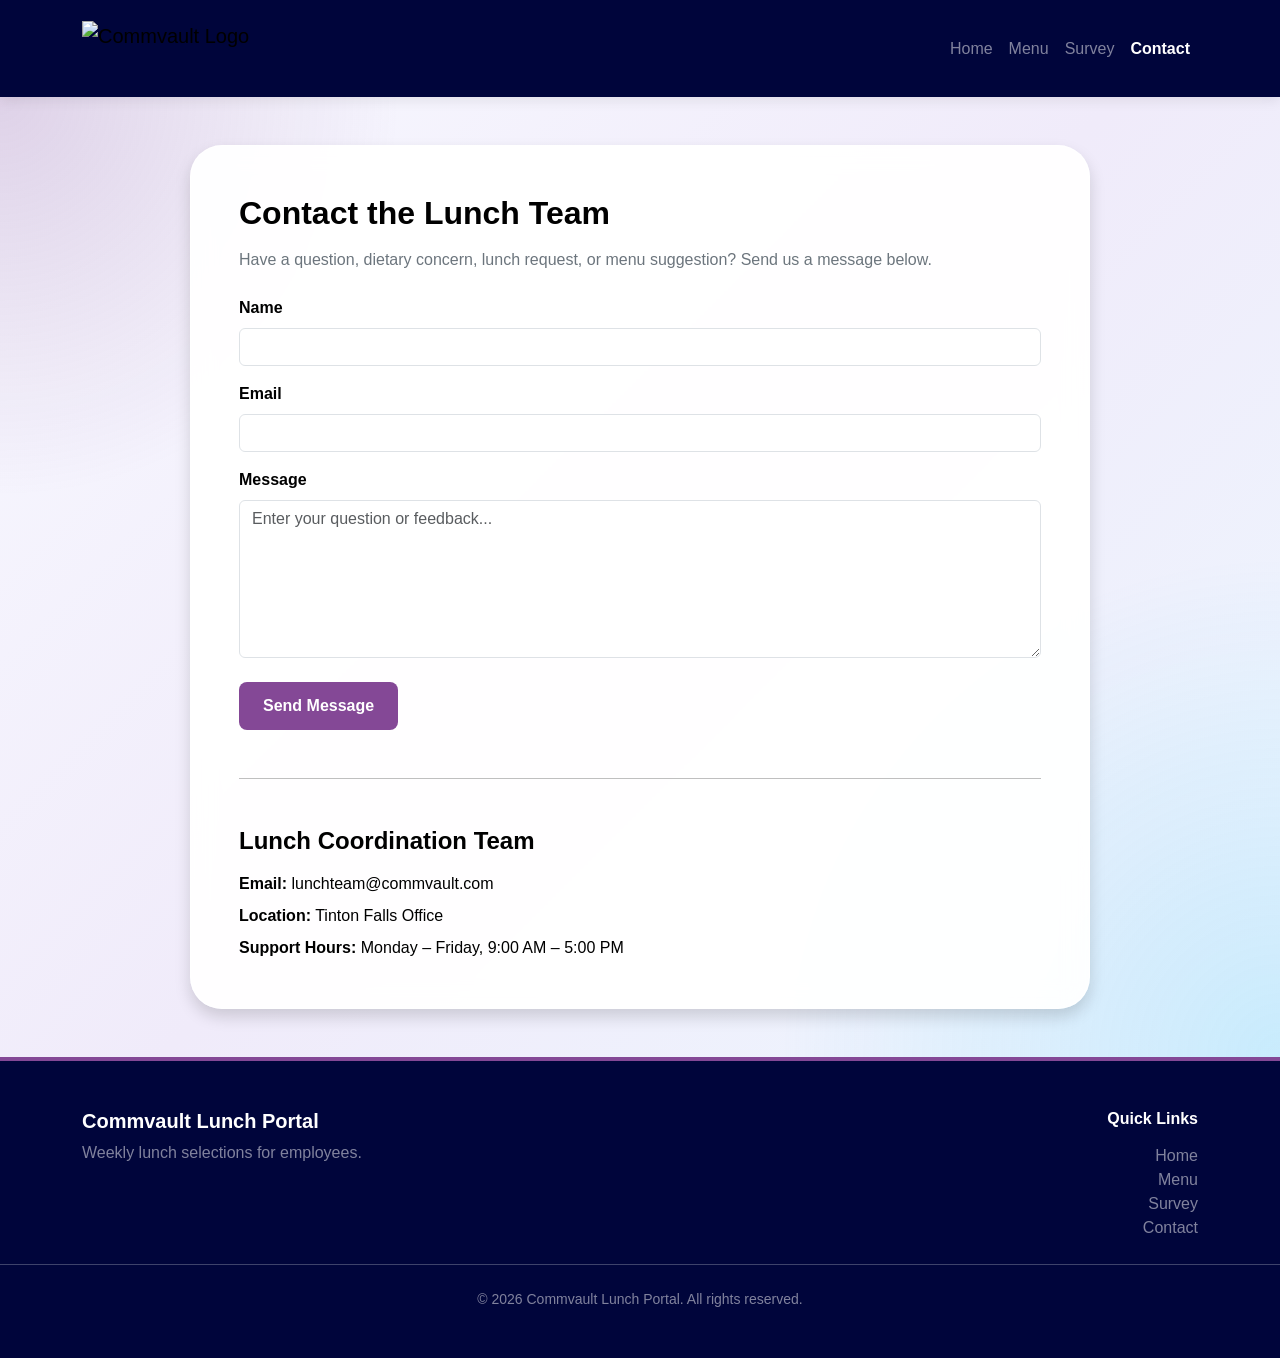
==== contact.html @ 0e0c5910 "webstie update" ====
<!DOCTYPE html>
<html lang="en">


<head>


    <meta charset="UTF-8">
    <meta name="viewport" content="width=device-width, initial-scale=1.0">


    <title>Commvault Lunch Portal | Contact</title>


    <link href="https://cdn.jsdelivr.net/npm/bootstrap@5.3.2/dist/css/bootstrap.min.css"
          rel="stylesheet">


    <link rel="stylesheet" href="styles.css">


</head>


<body>
<!-- NAVBAR -->


  <nav class="navbar navbar-expand-lg custom-navbar py-3">


    <div class="container">


        <a class="navbar-brand" href="index.html">


            <img src="images/images/commvault-logo.svg"
                 alt="Commvault Logo"
                 class="navbar-logo">


        </a>


        <button class="navbar-toggler"
                type="button"
                data-bs-toggle="collapse"
                data-bs-target="#navbarNav">


           <span class="text-dark fw-bold fs-4">
    ☰
</span>




        </button>


        <div class="collapse navbar-collapse"
             id="navbarNav">


            <div class="navbar-nav ms-auto">


                <a class="nav-link text-white-50"
                   href="index.html">
                    Home
                </a>


                <a class="nav-link text-white-50"
                   href="menu.html">
                    Menu
                </a>


                <a class="nav-link text-white-50"
                   href="survey.html">
                    Survey
                </a>


                <a class="nav-link active-link "
                   href="contact.html">
                    Contact
                </a>


            </div>


        </div>


    </div>


</nav>


    <!-- CONTACT SECTION -->


    <section class="survey-section py-5">


        <div class="container">


            <div class="survey-card-wrapper mx-auto bg-white p-5 shadow"
                 style="max-width: 900px;">


                <h2 class="fw-bold mb-3">
                    Contact the Lunch Team
                </h2>


                <p class="text-secondary mb-4">
                    Have a question, dietary concern, lunch request, or menu suggestion?
                    Send us a message below.
                </p>


                <form id="contactForm">


                    <div class="mb-3">


                        <label class="form-label fw-bold">
                            Name
                        </label>


                        <input type="text"
                               class="form-control"
                               required>


                    </div>


                    <div class="mb-3">


                        <label class="form-label fw-bold">
                            Email
                        </label>


                        <input type="email"
                               class="form-control"
                               required>


                    </div>


                    <div class="mb-4">


                        <label class="form-label fw-bold">
                            Message
                        </label>


                        <textarea class="form-control"
                                  rows="6"
                                  placeholder="Enter your question or feedback..."
                                  required></textarea>


                    </div>


                    <button type="submit"
                            class="btn btn-primary-action px-4">


                        Send Message


                    </button>


                </form>


                <hr class="my-5">


                <h4 class="fw-bold mb-3">
                    Lunch Coordination Team
                </h4>


                <p class="mb-2">
                    <strong>Email:</strong>
                    lunchteam@commvault.com
                </p>


                <p class="mb-2">
                    <strong>Location:</strong>
                    Tinton Falls Office
                </p>


                <p class="mb-0">
                    <strong>Support Hours:</strong>
                    Monday – Friday, 9:00 AM – 5:00 PM
                </p>


            </div>


        </div>


    </section>


    <!-- SUCCESS MODAL -->


    <div class="modal fade"
         id="contactSuccessModal"
         tabindex="-1"
         aria-hidden="true">


        <div class="modal-dialog modal-dialog-centered">


            <div class="modal-content text-center p-4">


                <div class="modal-body">


                    <h3 class="fw-bold mb-3">
                        Message Sent!
                    </h3>


                    <p>
                        Thank you for contacting the lunch team.
                        We will review your message shortly.
                    </p>


                    <button class="btn btn-primary-action"
                            data-bs-dismiss="modal">


                        Close


                    </button>


                </div>


            </div>


        </div>


    </div>


    <!-- FOOTER -->


  <!-- FOOTER -->


    <footer class="custom-footer py-5 text-white">


        <div class="container">


            <div class="row">


                <div class="col-md-6">


                    <h5 class="fw-bold">
                        Commvault Lunch Portal
                    </h5>


                    <p class="text-white-50">
                        Weekly lunch selections for employees.
                    </p>


                </div>


                <div class="col-md-6 text-md-end">


                    <h6 class="fw-bold mb-3">
                        Quick Links
                    </h6>


                    <a href="index.html"
                       class="text-white-50 text-decoration-none d-block">
                        Home
                    </a>


                    <a href="menu.html"
                       class="text-white-50 text-decoration-none d-block">
                        Menu
                    </a>


                    <a href="survey.html"
                       class="text-white-50 text-decoration-none d-block">
                        Survey
                    </a>


                    <a href="contact.html"
                       class="text-white-50 text-decoration-none d-block">
                        Contact
                    </a>


                </div>


            </div>


        </div>
<hr class="border-light opacity-25 my-4">


<div class="text-center text-white-50 small">


    © 2026 Commvault Lunch Portal. All rights reserved.


</div>
    </footer>


    <script src="https://cdn.jsdelivr.net/npm/bootstrap@5.3.2/dist/js/bootstrap.bundle.min.js"></script>


    <script src="script.js"></script>


</body>


</html>
---- styles.css ----
/* ==========================================================
   COMMVAULT LUNCH PORTAL DESIGN SYSTEM
========================================================== */

:root {

    /* Brand Colors */

    --midnight: #00053B;
    --crocus: #844896;
    --hover-state: #4F2B5A;

    /* Neutrals */

    --white: #FFFFFF;
    --fog: #EAEAEA;
    --black: #000000;
    --dark-gray: #333333;
    --light-gray: #777777;

    /* Accent Colors */

    --rose: #EA2C63;
    --grass: #40B42E;
    --water: #36BBF4;
    --sun: #EEC901;

    /* Shadows */

    --shadow-sm: 0 4px 12px rgba(0,0,0,.08);
    --shadow-md: 0 10px 25px rgba(0,0,0,.12);
    --shadow-lg: 0 15px 40px rgba(0,0,0,.16);

    /* Radius */

    --radius-sm: 8px;
    --radius-md: 16px;
    --radius-lg: 24px;

    /* Transitions */

    --transition: 0.3s ease;
}

/* ==========================================================
   GLOBAL
========================================================== */

*{
    margin:0;
    padding:0;
    box-sizing:border-box;
}

html{
    scroll-behavior:smooth;
}

body{
    font-family:"Segoe UI",sans-serif;
    background:var(--white);
    color:var(--black);
}

/* ==========================================================
   NAVBAR
========================================================== */

.custom-navbar{
    background:var(--midnight);
    box-shadow:var(--shadow-sm);
}
.navbar-toggler{

    border:1px solid rgba(255,255,255,.25);

    background:white;
}

.navbar-toggler:focus{

    box-shadow:none;
}

.logo-box{
    width:24px;
    height:24px;
    border-radius:4px;
    display:inline-block;
    background:var(--crocus);
}

.nav-link{
    transition:var(--transition);
}

.nav-link:hover{
    color:var(--white) !important;
}

.active-link{
    color:var(--white) !important;
    font-weight:600;
}

.btn-contact{
    background:var(--rose);
    border:none;
    border-radius:var(--radius-sm);
}

.btn-contact:hover{
    background:#c31f52;
    color:var(--white);
}
.navbar-logo{
    height:55px;
    width:auto;
    display:block;
}

/* ==========================================================
   HERO SECTION
========================================================== */

.hero-section{
    background:var(--fog);
    padding:80px 0;
}

.hero-card{
    background:var(--white);
    max-width:1200px;
    border-radius:var(--radius-lg);
    box-shadow:var(--shadow-lg);
    padding:50px;
}

.hero-image{
    width:100%;
    max-height:400px;
    object-fit:cover;
    border-radius:var(--radius-lg);
    box-shadow:var(--shadow-md);
}

.btn-dark-action{
    background:var(--midnight);
    color:var(--white);
    border:none;
    border-radius:var(--radius-sm);
    transition:var(--transition);
}

.btn-dark-action:hover{
    background:var(--crocus);
    color:var(--white);
}

.max-w-sm{
    max-width:500px;
}

/* ==========================================================
   MODAL
========================================================== */

.modal-content{
    border-radius:var(--radius-lg);
    box-shadow:var(--shadow-lg);
}

.btn-primary-action{
    background:var(--crocus);
    color:var(--white);
    border:none;
    border-radius:var(--radius-sm);
    transition:var(--transition);
}

.btn-primary-action:hover{
    background:var(--hover-state);
    color:var(--white);
}

.btn-outline-custom{
    background:var(--white);
    border:2px solid var(--fog);
    color:var(--black);
}

.btn-check:checked + .btn-outline-custom{
    background:var(--crocus);
    border-color:var(--crocus);
    color:var(--white);
}

/* ==========================================================
   MENU PAGE
========================================================== */

.menu-card-custom{
    background:var(--white);
    color:var(--black);
    border-radius:var(--radius-md);
    box-shadow:var(--shadow-sm);
    transition:var(--transition);
}

.menu-card-custom:hover{
    transform:translateY(-5px);
    box-shadow:var(--shadow-md);
}

.img-mock-box{
    width:70px;
    height:70px;
    border-radius:12px;
    background:var(--fog);
    display:flex;
    align-items:center;
    justify-content:center;
    margin:auto;
}

.img-mock-box img{
    width:100%;
    height:100%;
    object-fit:cover;
    border-radius:12px;
}

.btn-survey-link{
    background:var(--crocus);
    color:var(--white);
    text-decoration:none;
    transition:var(--transition);
}

.btn-survey-link:hover{
    background:var(--hover-state);
    color:var(--white);
}

#menuDateRange{
    color:var(--light-gray);
}

/* ==========================================================
   SURVEY PAGE
========================================================== */

.survey-section{

    min-height:100vh;

    background:
        radial-gradient(
            circle at top left,
            rgba(132,72,150,.22),
            transparent 400px
        ),

        radial-gradient(
            circle at bottom right,
            rgba(54,187,244,.20),
            transparent 500px
        ),

        linear-gradient(
            135deg,
            #f8f9ff,
            #f0ebfa,
            #edf7ff
        );

    padding:80px 0;
}

.survey-card-wrapper{

    max-width:1000px;

    margin:auto;

    background:rgba(255,255,255,.95) !important;

    border-radius:32px;

    border:1px solid rgba(255,255,255,.75);

    box-shadow:
        0 25px 70px rgba(0,0,0,.12);

    backdrop-filter:blur(12px);
}
.survey-question{

    background:white;

    padding:25px;

    border-radius:20px;

    margin-bottom:25px;

    box-shadow:
        0 8px 20px rgba(0,0,0,.05);

    border-left:6px solid var(--crocus);
}

.survey-item label{
    line-height:1.5;
}

.form-check-input:checked{
    background-color:var(--crocus);
    border-color:var(--crocus);
}

.btn-submit-survey{
    background:var(--grass);
    border:none;
    border-radius:var(--radius-sm);
    transition:var(--transition);
}

.btn-submit-survey:hover{
    background:#2f8e21;
}

/* ==========================================================
   SUCCESS MODAL
========================================================== */

#successModal .modal-content{
    background:var(--fog);
}

#successModal .btn-link{
    transition:var(--transition);
}

#successModal .btn-link:hover{
    background:var(--white);
}

/* ==========================================================
   FOOTER
========================================================== */

.custom-footer{
    background:var(--midnight);
}

.custom-footer a{
    transition:var(--transition);
}

.custom-footer a:hover{
    color:var(--white) !important;
}

.custom-footer .logo-box{
    background:var(--white);
}

/* ==========================================================
   UTILITIES
========================================================== */

.tracking-tight{
    letter-spacing:-0.5px;
}

.tracking-wide{
    letter-spacing:1px;
}

.italic{
    font-style:italic;
}

/* ==========================================================
   RESPONSIVE
========================================================== */

@media (max-width: 992px){

    .hero-card{
        padding:30px;
        text-align:center;
    }

    .hero-image{
        margin-top:25px;
    }

}

@media (max-width: 768px){

    .navbar-nav{
        flex-direction:column !important;
        gap:10px !important;
        margin-top:15px;
    }

    .hero-card{
        padding:25px;
    }

    .survey-card-wrapper{
        padding:25px !important;
    }

}

/* ==========================================================
   HERO IMPROVEMENTS
========================================================== */

.hero-section{

    background:
        linear-gradient(
            135deg,
            #f8f9ff,
            #eee7fa
        );

    padding:90px 0;
}

.hero-card{

    background:rgba(255,255,255,.95);

    border-radius:32px;

    border:1px solid rgba(255,255,255,.6);

    box-shadow:
        0 20px 50px rgba(0,0,0,.12);
}

/* ==========================================================
   FEATURES SECTION
========================================================== */

.features-section{

    padding:90px 0;

    background:
        radial-gradient(
            circle at top right,
            rgba(132,72,150,.08),
            transparent 350px
        ),
        #faf8fd;
}

.section-tag{

    color:var(--crocus);

    font-weight:700;

    letter-spacing:2px;

    font-size:.85rem;

    margin-bottom:10px;
}

.feature-link{

    text-decoration:none;
    color:inherit;
}

.feature-image{

    width:180px;

    max-width:100%;

    height:auto;

    display:block;

    margin:0 auto 20px;

    transition:var(--transition);
}

.feature-menu,
.feature-survey,
.feature-card{

    min-height:380px;

    border-radius:24px !important;

    overflow:hidden;

    transition:all .3s ease;

    cursor:pointer;
}

.feature-menu{

    border-top:8px solid var(--water);
}

.feature-survey{

    border-top:8px solid var(--grass);
}

.feature-card{

    border-top:8px solid var(--sun);
}

.feature-menu:hover,
.feature-survey:hover,
.feature-card:hover{

    transform:translateY(-10px);

    box-shadow:
        0 20px 45px rgba(0,0,0,.15);
}

.feature-menu:hover .feature-image,
.feature-survey:hover .feature-image,
.feature-card:hover .feature-image{

    transform:scale(1.05);
}

/* ==========================================================
   BUTTONS
========================================================== */

.btn-primary-action,
.btn-dark-action{

    padding:12px 28px;

    font-weight:600;
}

/* ==========================================================
   FOOTER IMPROVEMENTS
========================================================== */

.custom-footer{

    background:var(--midnight);

    border-top:4px solid var(--crocus);
}
/* ==========================================================
   MENU PAGE ENHANCEMENTS
========================================================== */

.menu-hero{

    background:
        linear-gradient(
            rgba(0,5,59,.75),
            rgba(0,5,59,.75)
        ),
        url("menu-hero.jpg");

    background-size:cover;
    background-position:center;

    padding:140px 0;
}

.hero-overlay{

    color:white;

    text-shadow:
        0 2px 10px rgba(0,0,0,.5);
}

.hero-pill{

    background:rgba(255,255,255,.18);

    border:1px solid rgba(255,255,255,.25);

    padding:12px 24px;

    border-radius:999px;

    backdrop-filter:blur(12px);

    box-shadow:
        0 10px 25px rgba(0,0,0,.2);

    font-weight:600;
}

.food-ticker{

    overflow:hidden;

    background:white;

    padding:18px 0;

    border-top:1px solid #eee;

    border-bottom:1px solid #eee;
}

.ticker-track{

    display:flex;

    gap:50px;

    white-space:nowrap;

    animation:foodScroll 25s linear infinite;
}

.ticker-track span{

    color:var(--crocus);

    font-weight:600;
}

@keyframes foodScroll {

    from{
        transform:translateX(0);
    }

    to{
        transform:translateX(-50%);
    }
}

.menu-icon{

    font-size:2rem;

    margin-bottom:10px;
}

.menu-card-custom{

    border-radius:22px !important;

    transition:.3s ease;
}

.menu-card-custom:hover{

    transform:translateY(-8px);

    box-shadow:0 20px 40px rgba(0,0,0,.15);
}

.day-monday{
    border-top:6px solid #EA2C63 !important;
}

.day-tuesday{
    border-top:6px solid #36BBF4 !important;
}

.day-wednesday{
    border-top:6px solid #40B42E !important;
}

.day-thursday{
    border-top:6px solid #EEC901 !important;
}

.day-friday{
    border-top:6px solid #844896 !important;
}

.special-food-card{

    background:#fafafa;

    border:1px solid #ececec;

    border-radius:16px;

    padding:20px;

    text-align:center;

    height:100%;
}

.special-food-card h5{

    color:#844896;

    font-weight:700;
}

.menu-hero{

    background:
        linear-gradient(
            rgba(0,5,59,.45),
            rgba(0,5,59,.45)
        ),
        url("images/images/MenuI.png");

    background-size:cover;

    background-position:center;

    background-repeat:no-repeat;

    padding:180px 0;
}

.week-highlight{

    background:white;

    padding:14px 24px;

    border-radius:999px;

    font-weight:600;

    color:var(--crocus);

    box-shadow:
        0 10px 25px rgba(0,0,0,.08);
}

.survey-hero{

    background:
        linear-gradient(
            rgba(0,5,59,.35),
            rgba(0,5,59,.35)
        ),
        url("images/images/Surveyimg.png");

    background-size: cover;
    background-position: center;
    background-repeat: no-repeat;

    height: 220px;

    display: flex;
    align-items: center;
    justify-content: center;
}
/* Responsive container to embed your live survey link directly */
      .embed-container {

    position: relative;

    width: 100%;

    height: 900px;

    border-radius: 24px;

    overflow: hidden;

    border: 1px solid rgba(255,255,255,.6);

    box-shadow:
        0 20px 50px rgba(0,0,0,.12);
}
        .embed-container iframe {
            position: absolute;
            top: 0;
            left: 0;
            width: 100%;
            height: 100%;
            border: 0;
        }

        @media (max-width: 991px){

    .navbar-collapse{

        margin-top:15px;

        text-align:center;
    }

    .navbar-nav{

        gap:10px;
    }

    .nav-link{

        padding:10px 0;
    }

}

.navbar-toggler{

    background:white;

    border:none;
}

.navbar-toggler:focus{

    box-shadow:none;
}

@media (max-width:991px){

    .navbar-collapse{

        margin-top:15px;

        text-align:center;
    }

    .navbar-nav{

        align-items:center;
    }

    .navbar-logo{

        height:40px;
    }

}

.navbar-toggler-icon{

    filter: invert(1);
}

#preferenceBadge{

    background:
        rgba(132,72,150,.12);

    border:
        1px solid rgba(132,72,150,.25);

    color:
        var(--crocus);

    font-weight:600;

    border-radius:16px;

    padding:16px 20px;
}
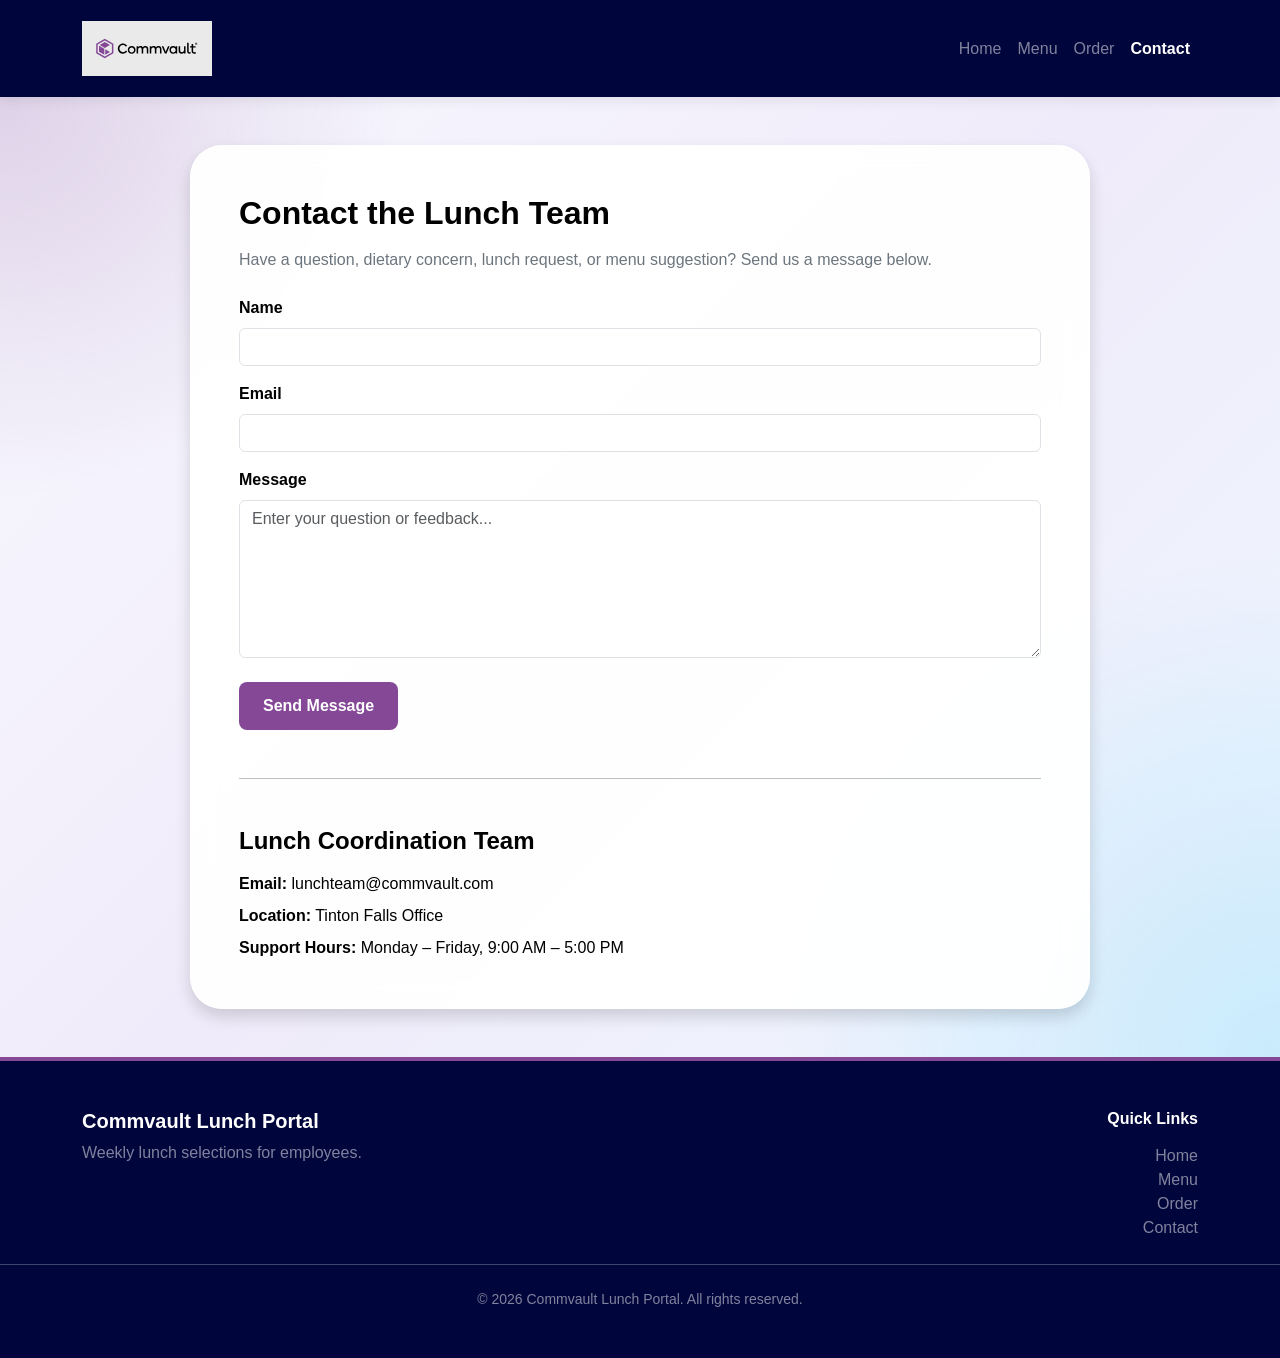
==== commit db07dbd7: "fixed images and code and sutff" ====
--- a/contact.html
+++ b/contact.html
@@ -79,8 +79,8 @@
 
 
                 <a class="nav-link text-white-50"
-                   href="survey.html">
-                    Survey
+                   href="order.html">
+                    Order
                 </a>
 
 
@@ -328,9 +328,9 @@
                     </a>
 
 
-                    <a href="survey.html"
+                    <a href="order.html"
                        class="text-white-50 text-decoration-none d-block">
-                        Survey
+                        Order
                     </a>
 
 
